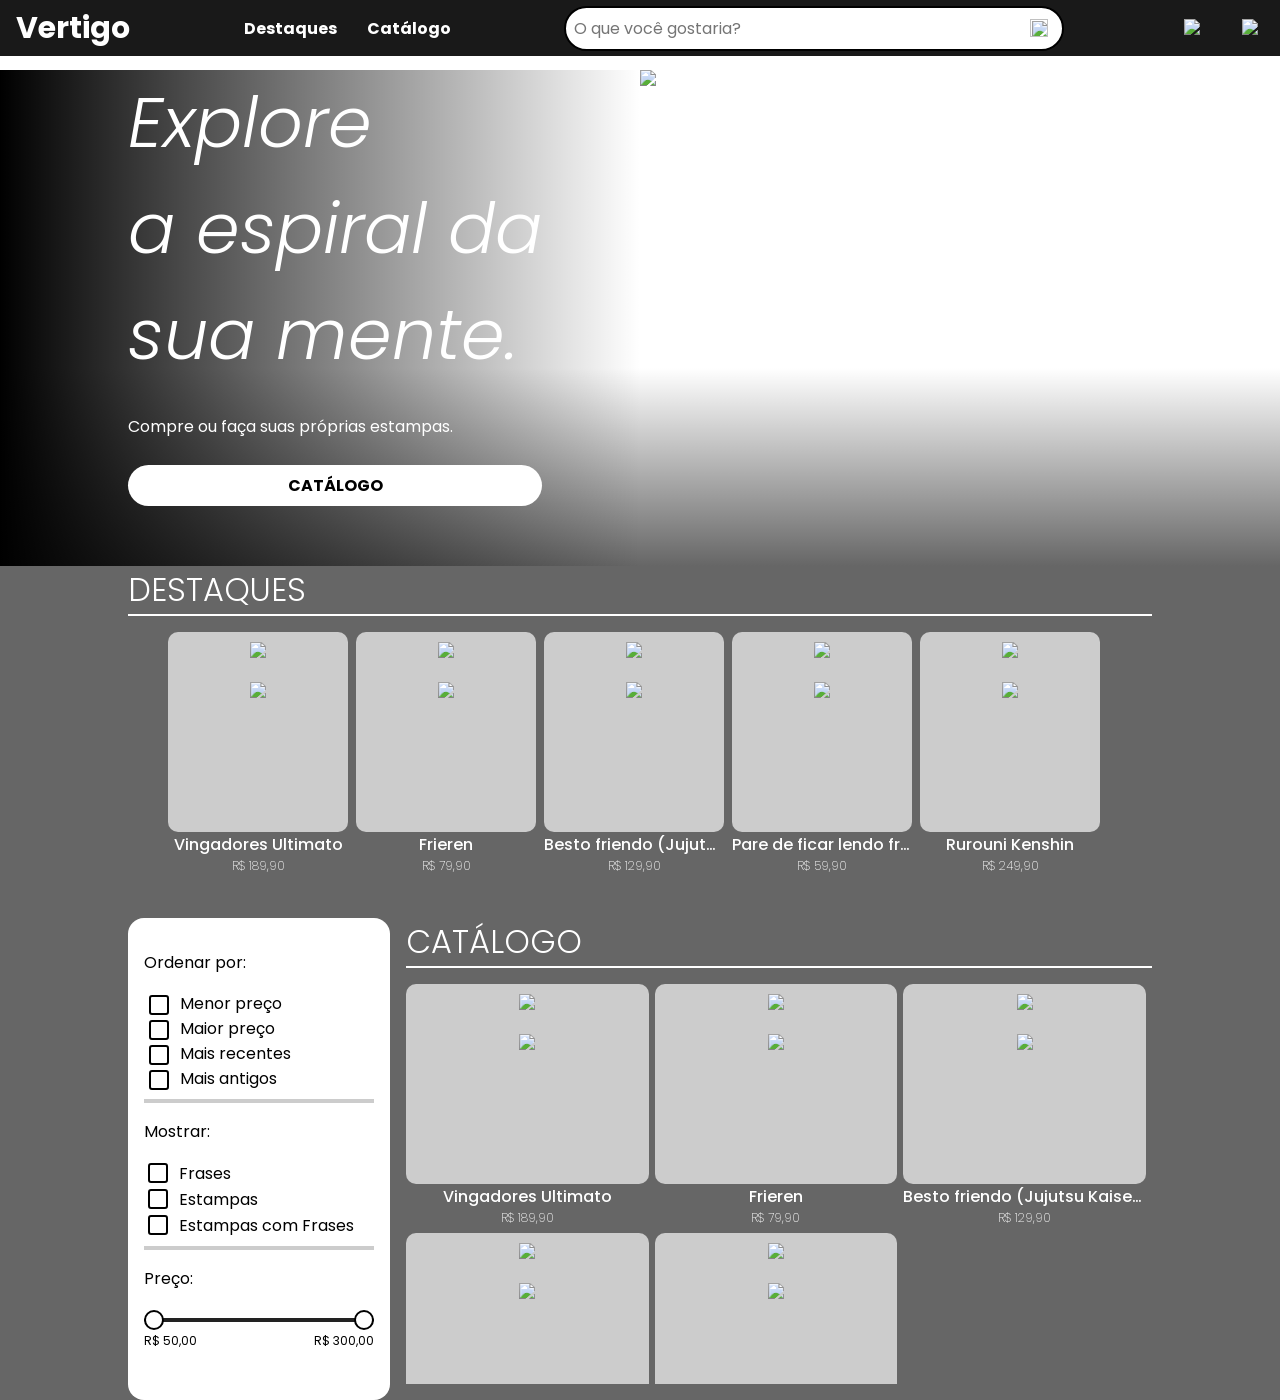
==== index.html @ bc50bbb9 "Add files via upload" ====
<!DOCTYPE html>
<html>
    <head>
        <meta charset="UTF-8" lang="pt-br">
        <meta name="viewport" content="width=device-width, initial-scale=1.0">
        <link href="style.css" rel="stylesheet">
        <title>
            Inicio
        </title>
    </head>
    <body>
        <header id="topBar">
        </header>
        <section class="hero">
            <article class="hero-section">
                <h1 class="hero-banner">
                    Explore <br>
                    a espiral da <br>
                    sua mente.
                </h1>
                
                <p>
                    Compre ou faça suas próprias estampas.
                </p>
                <a href="#catalogo" class="button-white">
                    CATÁLOGO
                </a>
            </article>
            <img class="hero-image parallax" src="/img/vertigoman.png">
        </section>
        <section class="section-produtos">
            <h1 class="title-section" id="destaques">
                DESTAQUES
            </h1>
            <div class="separator"></div>
            <ul class="lista-destaques" id="itens-destaques">
                
            </ul>
            
            <div class="catalogo-container" id="catalogo">
                <div class="catalogo-config black-text">
                    <p>
                        Ordenar por:
                    </p>

                    <div class="lista-opcoes">
                        <label>
                            <input type="radio" name="opcao" value="1">
                            Menor preço
                        </label>

                        <label>
                            <input type="radio" name="opcao" value="2">
                            Maior preço
                        </label>

                        <label>
                            <input type="radio" name="opcao" value="3">
                            Mais recentes
                        </label>

                        <label>
                            <input type="radio" name="opcao" value="4">
                            Mais antigos
                        </label>
                    </div>
                    <div class="separator"></div>
                    <p>
                        Mostrar:
                    </p>
                    <div class="lista-opcoes">
                        <label>
                            <input type="checkbox" name="opcao" value="frase">
                            Frases
                        </label>

                        <label>
                            <input type="checkbox" name="opcao" value="estampa">
                            Estampas
                        </label>

                        <label>
                            <input type="checkbox" name="opcao" value="estampa-frase">
                            Estampas com Frases
                        </label>
                    </div>
                    
                    <div class="separator"></div>

                    <p>
                        Preço:
                    </p>

                    <div class="preco-container">
                        <div class="range-container">
                            <div class="range-track"></div>
                            <div class="range-progress"></div>

                            <input type="range" id="preco-min" min="50" max="300" value="50">
                            <input type="range" id="preco-max" min="50" max="300" value="300">
                        </div>

                        <div class="range-values">
                            <label id="valor-min">R$50,00</label>
                            <label id="valor-max">R$300,00</label>
                        </div>
                    </div>
                </div>
                <div class="catalogo-direita">
                    <h1 class="title-section">
                        CATÁLOGO
                    </h1>
                    <div class="separator"></div>
                    <ul class="lista-catalogo" id="itens-catalogo">
                        
                    </ul>
                </div>
            </div>
        </section>
        
    </body>
    <script src="/topbar.js"></script>
    <script src="script.js"></script>
    
</html>
---- style.css ----
@import url('https://fonts.googleapis.com/css2?family=Poppins:ital,wght@0,100;0,200;0,300;0,400;0,500;0,600;0,700;0,800;0,900;1,100;1,200;1,300;1,400;1,500;1,600;1,700;1,800;1,900&display=swap');
html{
    scroll-behavior: smooth;
}
body{
    padding-top: 70px;
    background-image: url("img/fundo_page1.png");
    background-size: 100%;
    margin: 0;

    --default-font: "Poppins", sans-serif;
    font-family: var(--default-font);
    color: white;
    display: flex;
    flex-direction: column;
    
}
::selection {
  background-color: #42424295; 
}
form
{
    display: flex;
    flex-direction: column;
    margin-block: 4px;
    align-items: center;
    gap: 4px;
}
.input-group
{
    align-self: stretch;
    display: flex;
    flex-direction: column;
    margin-block: 4px;
    align-items: stretch;
    text-align: left;
}
a
{
    color: white;
    font-weight: 700;
    text-decoration: none;
    transition: 0.2s;
}
a:hover
{
    color: #ccc;
}
button, a
{
    cursor: pointer;
}
:is(
  input[type="text"],
  input[type="email"],
  input[type="password"],
  input[type="search"],
  input[type="tel"],
  input[type="url"],
  input[type="number"],
  textarea
){
    outline: solid 0px black;
    border: solid 2px black;

    border-radius: 32px;

    padding: 8px;

    font-size: 16px;
    transition: 0.2s;

    font-family: var(--default-font);
}
:is(
  input[type="text"],
  input[type="email"],
  input[type="password"],
  input[type="search"],
  input[type="tel"],
  input[type="url"],
  input[type="number"],
  textarea
):hover:not(:focus){
    background: #ccc;
    outline: solid 1px #ccc;
    border: solid 2px black;

}
:is(
  input[type="text"],
  input[type="email"],
  input[type="password"],
  input[type="search"],
  input[type="tel"],
  input[type="url"],
  input[type="number"],
  textarea
):focus{
    outline: solid 1px white;
    border: solid 2px black;

}

.black-text
{
    color: black;

}
.separator
{
    background: white;
    align-self: stretch;
    min-width: 2px;
    min-height: 2px;
}
.black-text .separator
{
    background: #ccc;
    align-self: stretch;
    min-width: 4px;
    min-height: 4px;
}
.transparent
{
    background: transparent;
}
.red
{
    color: #f00;
}


p
{
    font-size: 16px;
    
}
.button-white
{
    
    color: black;
    background:white;
    outline: none;
    border: none;

    pointer-events: all;
    border-radius: 32px;

    font-size: 16px;
    padding: 8px;
    padding-inline: 16px;

    transition: 0.2s;
    text-align: center;
}
.button-white:hover
{
    
    color: white;
    background:transparent;
    outline: solid 1px white;

    border-radius: 2px;
    
}

.top-bar
{
    transform: translateY(-70px);
    position: fixed;

    width: 100%;

    background-color: rgba(0, 0, 0, 0.9);
    padding-inline: 16px;
    box-sizing: border-box;
    z-index: 5;

    outline: white solid 1px;
}
.top-bar-inter
{
    width: 100%;

    display: flex;
    align-items: center;
    flex-direction: row;
    justify-content: space-between;
    gap: 10px;

    padding-block: 16px;
    height: 24px;
}
.logo{
    font-weight: 700;
    font-size: 30px;
    transition: 0.3s;
    
    color: white;
    text-decoration: none;
    cursor: pointer;
}
.logo:hover{
    color: #ccc;
    scale: 1.1;
}
.pesquisa-container
{
    display: flex;
    align-items: center;
    position: relative;
    width: 500px;
    
    color:black; 
    font-size: 16px;
    
}
.pesquisa-container {
    display: flex;
    align-items: center;
    position: relative;
    width: 500px;

    color: black;
    font-size: 16px;
}

/* Campo de pesquisa */
.barra-pesquisa {
    width: 100%;
    box-sizing: border-box;

    padding: 8px;
    padding-right: 48px;

    font-size: 16px;
    font-family: var(--default-font);

    color: black;
    background: white;

    border: 2px solid black;
    border-radius: 32px;
    outline: none;

    transition: 0.2s;
}

.barra-pesquisa:hover:not(:focus) {
    background: #ccc;
}

.barra-pesquisa:focus {
    outline: 1px solid white;
}
/* Chrome, Edge e Safari */
.barra-pesquisa::-webkit-search-cancel-button {
    display: none;
    -webkit-appearance: none;
}

/* Aparência padrão */
.barra-pesquisa {
    appearance: none;
    -webkit-appearance: none;
}
/* Botão da lupa */
.pesquisa-botao {
    position: absolute;
    right: 12px;
    top: 50%;
    transform: translateY(-50%);

    display: flex;
    align-items: center;
    justify-content: center;

    padding: 4px;

    background: transparent;
    border: none;

    cursor: pointer;
    transition: 0.2s;
}

/* Imagem da lupa */
.icon-pesquisa {
    width: 18px;
    height: 18px;

    object-fit: contain;

    user-select: none;
    -webkit-user-drag: none;
}

.pesquisa-botao:hover {
    scale: 1.2;
    opacity: 0.5;
}
.icon-button
{
    background: transparent;
    border: none;
    pointer-events: all;
    scale: 1.0;
    transition: 0.3s;

    user-select: none;
    -webkit-user-drag: none;
    cursor: pointer;
}
.icon-button:hover
{
    scale: 1.2;
    opacity: 0.5;
}
.icon-button > img{
    height: 32px;
}
.top-bar-opcoes{
    display:flex;
    flex-direction: row;
    justify-content: space-between;
    align-items: center;
    gap: 30px;

}
.top-bar-opcoes > a {
    
    color: white;
    font-size: 16px;
    text-decoration: none;

    transition: 0.3s;
    scale: 1.0;
}
.top-bar-opcoes > a:hover {
    scale: 1.2;
    opacity: 0.5;
}

section
{
    display: flex;
    padding-inline: 10%;
    flex-direction: column;
    align-items: center;
}
.hero
{
    padding-bottom: 60px;
    flex-direction: row;
    justify-content: space-between;
    align-items: start;

    background: linear-gradient(to right,
    black 0%,
    transparent 50%),
    linear-gradient(to top,
    rgba(0,0,0,0.6) 0%,
    transparent 40%);

    
}
.hero-section
{
    display: flex;
    flex-direction: column;
    gap: 10px;
}
.hero-image
{
    position: absolute;
    left: 50%;
    z-index: -1;
    user-select: none;
    -webkit-user-drag: none;
}
.hero-banner
{
    
    
    font-size: 70px;
    text-wrap: none;
    font-weight: 300;
    font-style: italic;
    margin-block: 0;

}

.section-produtos
{
    background: rgba(0,0,0,0.6);
}
.title-section
{
    align-self: flex-start;
    
    font-size: 32px;
    font-weight: 300;
    margin-block: 0;
}
.lista-destaques
{
    align-self: stretch;
    display: flex;
    flex-direction: row;
    gap: 8px;
    overflow-x: scroll;
}
.produto-container
{
    width: 180px;
    height: 270px;

    display: flex;
    flex-direction: column;
    align-items: stretch;
    text-align: center;
    
    flex-shrink: 0;

    pointer-events:all;
    transition: 0.3s;
}
.produto-container:hover
{
    filter: brightness(0.5);
}

.produto-container > b
{
    margin: 0;
    font-size: 16px;
    white-space: nowrap;
    overflow: hidden;
    text-overflow: ellipsis;
    font-weight: 500;
}
.produto-container > p
{
    margin: 0;
    font-size: 12px;
    font-weight: 200;
}
.produto-imagem-container
{
    height: 200px;
    border-radius: 10px;
    background: #ccc;
    position: relative;
    
}
.produto-imagem-container > img:not(.roupa-estampa)
{
    position: absolute;
    height: 90%;
    left: 50%;
    top: 50%;
    transform: translate(-50%,-50%);
    user-select:none;
    -webkit-user-drag: none;
}
.produto-imagem-container > .roupa-estampa
{
    position: absolute;
    height: 50%;
    left: 50%;
    top: 50%;
    transform: translate(-50%,-50%);
    user-select:none;
    -webkit-user-drag: none;
}

.catalogo-container
{
    display: flex;
    flex-direction: row;
    align-items: stretch;
    gap: 16px;
    position: relative;
    align-self: stretch;
}
@media only screen and (max-width: 767px)
{
    .catalogo-container
    {
        flex-direction: column;
        align-items: stretch;
    }
}
.catalogo-config
{
    background: white;
    border-radius: 16px;
    flex-shrink: 0;

    display: flex;
    flex-direction: column;

    padding: 16px;

    width: 230px;
    
}

.catalogo-config h1
{
    margin-block: 0;
}
.catalogo-direita
{
    flex: 1;
    min-width: 0;
}
.lista-catalogo {
    height: 400px;
    display: grid;
    grid-template-columns: repeat(auto-fill, minmax(200px, 1fr));
    gap: 6px;
    overflow-y: scroll;
    padding: 0;
    padding-right: 6px;
}

.lista-catalogo .produto-container
{
    width: 100%;

    height: auto;
}

::-webkit-scrollbar {
    width: 12px;
    height: 12px;
    
}

::-webkit-scrollbar-track {
    background: black;
    outline: white solid 1px;
    border: black solid 2px;
    border-radius: 10px;
}

::-webkit-scrollbar-thumb {
    background: white;
    border: black solid 2px;
    border-radius: 10px;
    
}

::-webkit-scrollbar-thumb:hover {
    background: #ccc;
    border: black solid 2px;
}
body::-webkit-scrollbar-track {
    border-radius: 0;
}


.lista-opcoes
{
    display: flex;
    flex-direction: column;
    align-items: flex-start;
    margin-bottom: 8px;
    align-items: stretch;
}
.lista-opcoes label {
    display: flex;
    align-items: center;
    gap: 8px;
    cursor: pointer;
}
.lista-opcoes input[type="radio"],
.lista-opcoes input[type="checkbox"] {
    appearance: none;
    width: 20px;
    height: 20px;

    border: 2px solid black;
    border-radius: 3px;

    cursor: pointer;
    transition: 0.2s;
}

/* Quando selecionado */
.lista-opcoes input[type="radio"]:checked,
.lista-opcoes input[type="checkbox"]:checked {
    background-color: black;
    margin-right: 5px;
    font-weight: 500;
}
.lista-opcoes input[type="radio"]:hover:not(:checked),
.lista-opcoes input[type="checkbox"]:hover:not(:checked) {
    background-color: #ccc;

    margin-right: 5px;
}

.preco-container {
    align-self: stretch;
}


.range-container {
    position: relative;
    height: 25px;
    display: flex;
    align-items: center;
}

.range-track,
.range-progress {
    position: absolute;
    height: 4px;
    border-radius: 5px;
}

.range-track {
    width: 100%;
    background: #ccc;
}

.range-progress {
    background: #222;
    left: 0%;
    right: 0%;
}

.range-container input {
    position: absolute;
    width: 100%;
    appearance: none;
    background: none;
    pointer-events: none;
    margin: 0;
    z-index: 1;
}
.range-container input:active {
    z-index: 2;
}

.range-container input::-webkit-slider-thumb {
    appearance: none;
    width: 20px;
    height: 20px;
    border-radius: 50%;
    background: white;
    border: 2px solid black;
    cursor: pointer;
    pointer-events: auto;
    transition: 0.2s;
}

.range-container input::-webkit-slider-thumb:active {
    width: 25px;
    height: 25px;
}
.range-container input::-webkit-slider-thumb:hover {
    background: #ccc;   
}

.range-container input::-moz-range-thumb {
    width: 13px;
    height: 13px;
    border-radius: 50%;
    background: white;
    border: 1px solid #222;
    cursor: pointer;
    pointer-events: auto;
}

.range-values {
    display: flex;
    justify-content: space-between;
    font-size: 12px;
}

.formpage-container
{
    display: flex;
    align-items: stretch;
    text-align: center;
    flex-direction: column;
    left: 50%;
    top: 50%;
    transform: translate(-50%,-50%);
    position: absolute;
    padding: 32px;
    box-sizing: border-box;

    background: rgba(0, 0, 0, 0.25);
    backdrop-filter: blur(5px);
    outline: solid white 1px;
    border-radius: 20px;

    box-shadow: 0 0 40px black;
}
.formpage-container h1
{
    margin: 0;
}

.produto-page-container
{
    display: flex;
    flex-direction: row;
    align-self: stretch;
    justify-content: center;
    gap: 20px;
    margin-inline: 100px;
}
.produto-info-container
{
    display: flex;
    flex-direction: column;
    align-self: stretch;

    align-items: flex-start;
    
    gap: 4px;
    flex-grow: 1;
}

.produto-info-container > *
{
    margin-block: 0;
}
.produto-info-container > .button-white
{
    margin-block: 20px;
}

.produto-card-container >.produto-imagem-container
{
    width: 360px;
    height: 400px;
}

/* ========================================
   DROPDOWN DO USUÁRIO
======================================== */

.dropdown-usuario {
    position: relative;
    display: inline-block;
    z-index: 10;
    pointer-events: all;
}

/* Menu */
.dropdown-conteudo {
    display: none;
    position: absolute;

    top: calc(100% + 10px);
    right: 0;

    min-width: 150px;

    background: white;
    border: 1px solid black;
    border-radius: 8px;

    overflow: hidden;
    z-index: 1000;
}

/* Link do menu */
.dropdown-conteudo a {
    display: block;

    padding: 12px 16px;

    color: black;
    text-decoration: none;
    font-family: var(--default-font);

    transition: 0.2s;
}

.dropdown-conteudo a:hover {
    background: #ccc;
}

/* Menu aberto */
.dropdown-usuario.aberto .dropdown-conteudo {
    display: block;
}
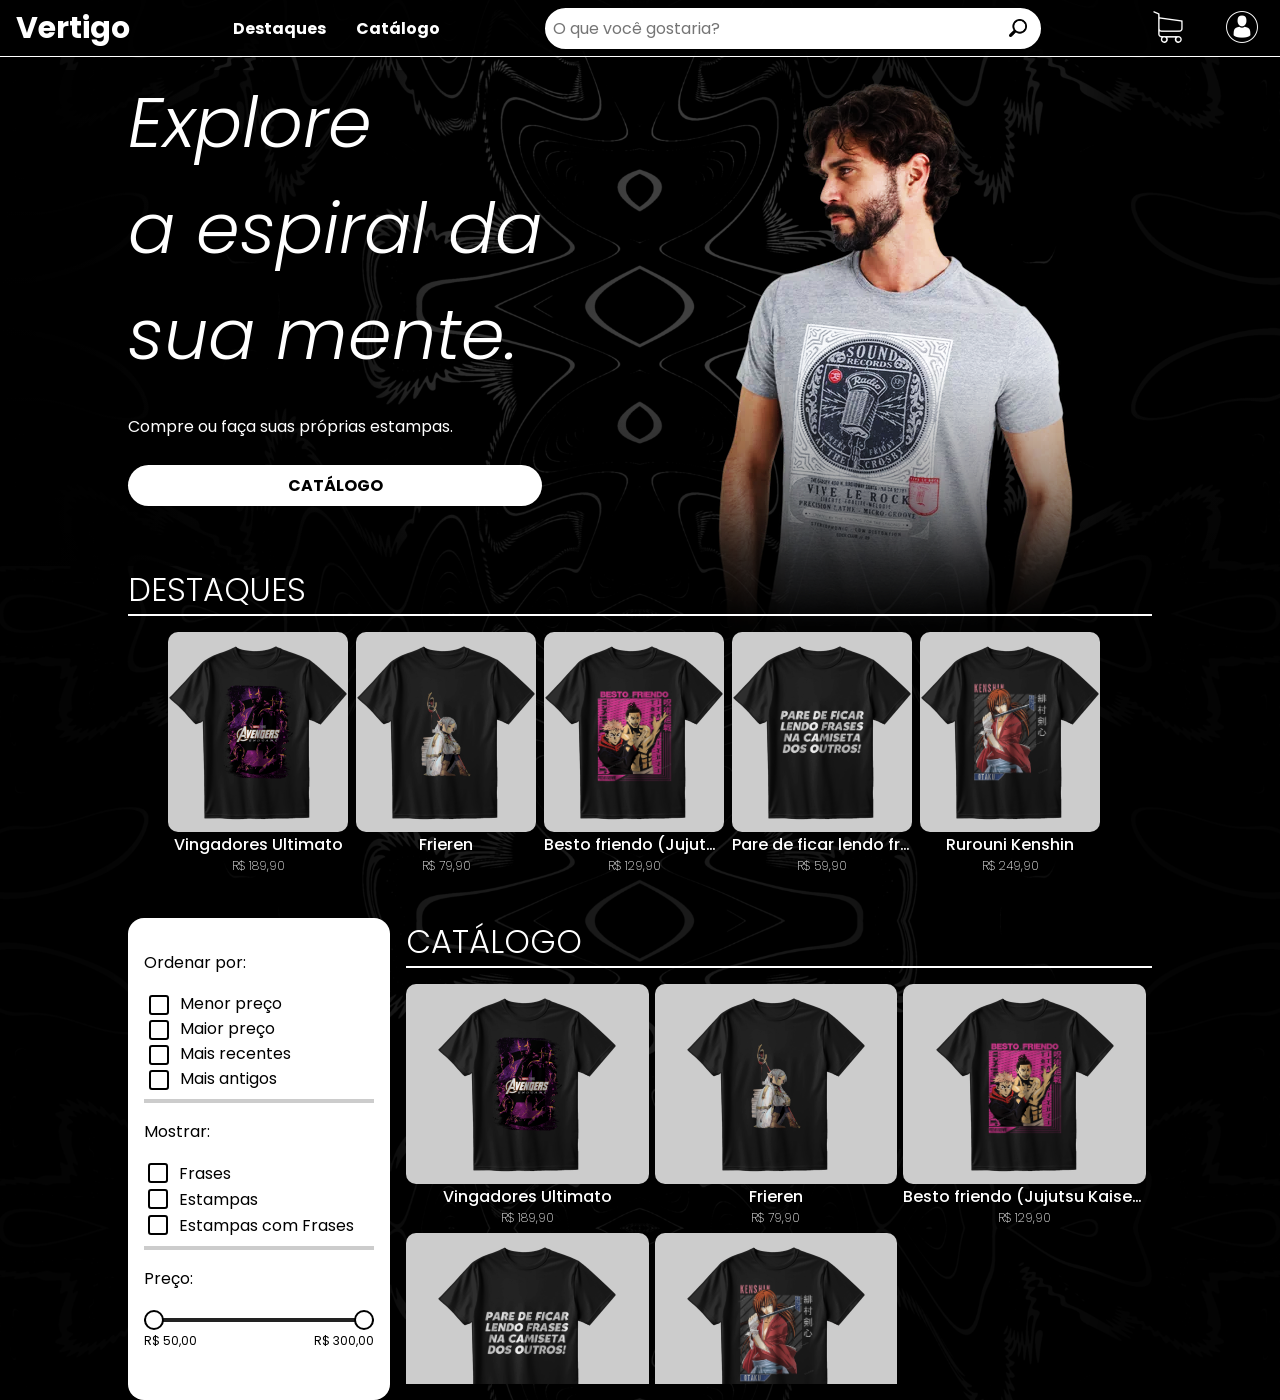
==== commit 3adcc23f: "Update index.html" ====
--- a/index.html
+++ b/index.html
@@ -9,7 +9,7 @@
         </title>
     </head>
     <body>
-        <header id="topBar">
+        <header id="topBar" distance=".">
         </header>
         <section class="hero">
             <article class="hero-section">
@@ -26,7 +26,7 @@
                     CATÁLOGO
                 </a>
             </article>
-            <img class="hero-image parallax" src="/img/vertigoman.png">
+            <img class="hero-image parallax" src="img/vertigoman.png">
         </section>
         <section class="section-produtos">
             <h1 class="title-section" id="destaques">
@@ -119,7 +119,9 @@
         </section>
         
     </body>
-    <script src="/topbar.js"></script>
+
+    <script src="topbar.js"></script>
     <script src="script.js"></script>
+    <script src="parallax.js"></script>
     
-</html>+</html>
